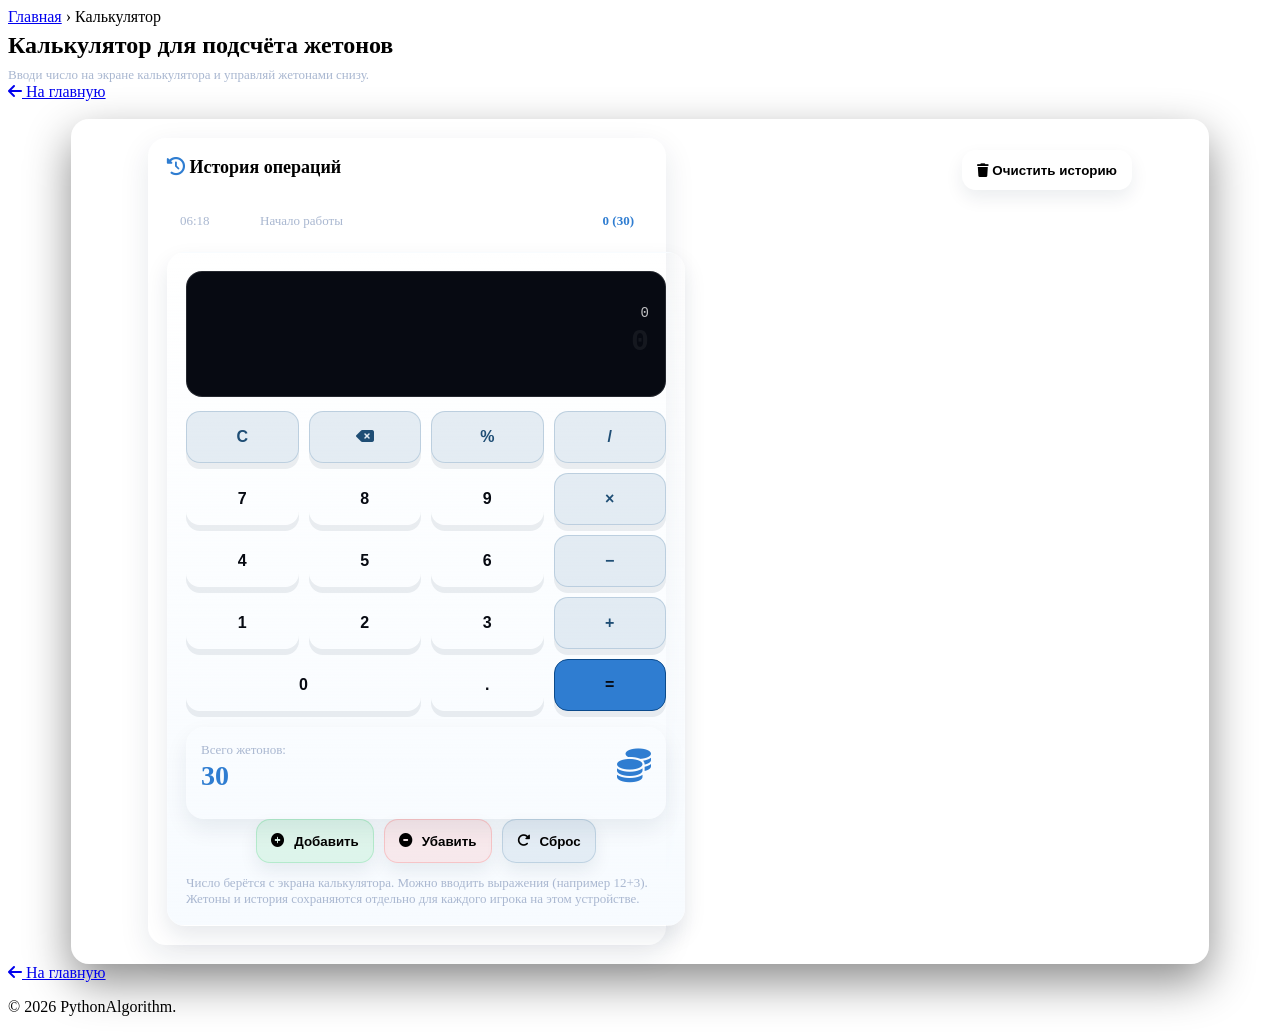
==== calculator.html @ 6bde2851 "Add files via upload" ====
<!DOCTYPE html>
<html lang="ru">
<head>
  <meta charset="UTF-8">
  <meta name="viewport" content="width=device-width, initial-scale=1.0">
  <title>PythonAlgorithm — Калькулятор жетонов</title>
  <link rel="stylesheet" href="./styles/python-theme.css">
<link rel="stylesheet" href="https://cdnjs.cloudflare.com/ajax/libs/font-awesome/6.4.0/css/all.min.css">
  <style>
    .calc-wrap{
      margin-top:18px;
      padding:18px;
      border-radius:18px;
      border:1px solid rgba(255,255,255,0.10);
      background:rgba(255,255,255,0.04);
      box-shadow: 0px 18px 45px rgba(0,0,0,0.45);
      max-width:1100px;
      margin-left:auto;
      margin-right:auto;
    }

    .calculator{
      width:100%;
      max-width:480px;
      border-radius:18px;
      border:1px solid rgba(255,255,255,0.10);
      background: linear-gradient(180deg, rgba(255,255,255,0.06), #f7fbff);
      box-shadow: 0px 10px 22px rgba(16,42,67,0.10);
      padding:18px;
    }

    .calculator-screen{
      background:#070a12;
      color:rgba(255,255,255,0.06);
      padding:16px;
      border-radius:16px;
      min-height:92px;
      display:flex;
      flex-direction:column;
      justify-content:center;
      text-align:right;
      font-family: ui-monospace, SFMono-Regular, Menlo, Consolas, "Liberation Mono", monospace;
      border:1px solid rgba(255,255,255,0.12);
    }

    .calculation{
      font-size:14px;
      color:rgba(255,255,255,0.75);
      min-height:20px;
      word-break:break-word;
    }

    .result{
      font-size:30px;
      font-weight:800;
      min-height:38px;
      word-break:break-word;
    }

    .calculator-buttons{
      display:grid;
      grid-template-columns: repeat(4, 1fr);
      gap:10px;
      margin-top:14px;
    }

    .calc-btn{
      height:52px;
      border:none;
      border-radius:14px;
      font-size:16px;
      font-weight:800;
      cursor:pointer;
      transition: transform 0.12s ease, box-shadow 0.12s ease;
      background:rgba(255,255,255,0.06);
      border:1px solid rgba(255,255,255,0.10);
      box-shadow: 0px 6px 0px rgba(16,42,67,0.08);
      color:#070a12;
    }

    .calc-btn:hover{ transform: translateY(-1px); }
    .calc-btn:active{ transform: translateY(2px); box-shadow: 0px 3px 0px rgba(16,42,67,0.08); }

    .calc-btn.operator{
      background: rgba(48,105,152,0.12);
      border:1px solid rgba(48,105,152,0.22);
      color:#1f4e75;
    }

    .calc-btn.equals{
      background: #2f7dd1;
      border:1px solid #0b4a8b;
      color:#070a12;
    }

    .calc-btn.zero{ grid-column: span 2; }

    .token-panel{
      margin-top:16px;
      padding:14px;
      border-radius:18px;
      border:1px solid rgba(255,255,255,0.10);
      background:rgba(255,255,255,0.06);
      box-shadow: 0px 10px 22px rgba(16,42,67,0.08);
    }

    .token-top{
      display:flex;
      align-items:center;
      justify-content:space-between;
      gap:12px;
      margin-bottom:12px;
    }

    .token-title{
      display:flex;
      flex-direction:column;
      gap:2px;
    }

    .token-title span{
      color:#a9b7d0;
      font-size:13px;
    }

    .token-value{
      font-size:28px;
      font-weight:900;
      color:#2f7dd1;
      line-height:32px;
    }

    .token-actions{
      display:flex;
      gap:10px;
      flex-wrap:wrap;
      justify-content:center;
    }

    .token-btn{
      height:44px;
      padding:0px 14px;
      border-radius:14px;
      border:1px solid rgba(255,255,255,0.10);
      background:rgba(255,255,255,0.06);
      box-shadow: 0px 8px 18px rgba(16,42,67,0.08);
      cursor:pointer;
      font-weight:800;
      display:inline-flex;
      align-items:center;
      gap:10px;
      transition: transform 0.12s ease, border-color 0.12s ease;
    }

    .token-btn:hover{ transform: translateY(-1px); border-color: rgba(48,105,152,0.35); }
    .token-btn:active{ transform: translateY(1px); }

    .token-btn.add{
      background: rgba(34,197,94,0.12);
      border-color: rgba(34,197,94,0.22);
    }

    .token-btn.sub{
      background: rgba(239,68,68,0.10);
      border-color: rgba(239,68,68,0.22);
    }

    .token-btn.reset{
      background: rgba(48,105,152,0.10);
      border-color: rgba(48,105,152,0.20);
    }

    
.layout{
  display:grid;
  grid-template-columns: 480px 480px;
  gap:24px;
  justify-content:center;
  align-items:start;
}

@media (max-width: 1020px){
  .layout{
    grid-template-columns: 1fr;
  }
}


@media (max-width: 1020px){
  
.layout{
  display:grid;
  grid-template-columns: 480px 480px;
  gap:24px;
  justify-content:center;
  align-items:start;
}

@media (max-width: 1020px){
  .layout{
    grid-template-columns: 1fr;
  }
}

}


@media (max-width: 520px){
  
.layout{
  display:grid;
  grid-template-columns: 480px 480px;
  gap:24px;
  justify-content:center;
  align-items:start;
}

@media (max-width: 1020px){
  .layout{
    grid-template-columns: 1fr;
  }
}


@media (max-width: 1020px){
  
.layout{
  display:grid;
  grid-template-columns: 480px 480px;
  gap:24px;
  justify-content:center;
  align-items:start;
}

@media (max-width: 1020px){
  .layout{
    grid-template-columns: 1fr;
  }
}

}

}

    .token-log{
      width:100%;
      max-width:480px;
      padding:18px;
      border-radius:18px;
      border:1px solid rgba(255,255,255,0.10);
      background:rgba(255,255,255,0.06);
      box-shadow: 0px 10px 30px rgba(16,42,67,0.10);
    }

    .log-container{
      border-radius:16px;
      border:1px solid rgba(255,255,255,0.10);
      background:rgba(255,255,255,0.06);
      padding:12px;
      max-height:220px;
      overflow:auto;
    }

    .log-entry{
      display:flex;
      align-items:center;
      justify-content:space-between;
      gap:10px;
      padding:10px 0px;
      border-bottom:1px solid #f0f4f8;
      font-size:13px;
      color:#a9b7d0;
    }

    .log-entry:last-child{ border-bottom:none; }

    .log-time{ width:70px; color:#a9b7d0; }
    .log-action{ flex:1; }
    .log-tokens{ width:140px; text-align:right; font-weight:900; color:#2f7dd1; }
    .log-tokens.positive{ color:#16a34a; }
    .log-tokens.negative{ color:#dc2626; }

    .log-actions{
      margin-top:12px;
      display:flex;
      justify-content:flex-end;
    }

    .log-actions button{
      height:40px;
      padding:0px 14px;
      border-radius:14px;
      border:1px solid rgba(255,255,255,0.10);
      background:rgba(255,255,255,0.06);
      box-shadow: 0px 8px 18px rgba(16,42,67,0.08);
      cursor:pointer;
      font-weight:800;
    }
  
    @media (max-width: 1020px){
      .calc-wrap{
        padding:14px;
      }
      .layout{
        grid-template-columns: 1fr !important;
        gap:16px;
      }
      .calculator,
      .token-log{
        width:100%;
        max-width:none;
      }
    }

    @media (max-width: 640px){
      .calculator-buttons{
        gap:8px;
      }
      .calc-btn{
        height:48px;
        font-size:15px;
      }
      .result{
        font-size:26px;
      }
      .log-time{
        width:56px;
      }
      .log-tokens{
        width:auto;
      }
      .log-entry{
        align-items:flex-start;
        flex-wrap:wrap;
      }
    }

    @media (max-width: 480px){
      .calc-wrap,
      .calculator,
      .token-log{
        padding:12px;
      }
      .token-actions,
      .log-actions{
        justify-content:stretch;
      }
      .token-btn,
      .log-actions button{
        width:100%;
        justify-content:center;
      }
    }

  </style>
</head>
<body>
  <div class="container">

    <header>
      <div class="page-title">
        <div>
          <div class="breadcrumb">
            <a href="index.html">Главная</a>
            <span>›</span>
            <span>Калькулятор</span>
          </div>
          <h1 style="margin:6px 0px 0px; font-size:24px;">Калькулятор для подсчёта жетонов</h1>
          <p style="margin:8px 0px 0px; color:#a9b7d0; font-size:13px;">
            Вводи число на экране калькулятора и управляй жетонами снизу.
          </p>
        </div>

        <a class="back-home" href="index.html">
          <i class="fas fa-arrow-left"></i>
          На главную
        </a>
      </div>
    </header>

    <main>
      <div class="calc-wrap">
        <div class="layout">
<div class="token-log">
            <h2 style="margin:0px 0px 12px; font-size:18px;">
              <i class="fas fa-history" style="color:#2f7dd1;"></i>
              История операций
            </h2>

            <div class="log-container" id="tokenLog"></div>
<div class="calculator">
            <div class="calculator-screen">
              <div class="calculation" id="calculation">0</div>
              <div class="result" id="result">0</div>
            </div>

            <div class="calculator-buttons">
              <button class="calc-btn operator" onclick="clearDisplay()">C</button>
              <button class="calc-btn operator" onclick="deleteLast()"><i class="fas fa-backspace"></i></button>
              <button class="calc-btn operator" onclick="appendToDisplay('%')">%</button>
              <button class="calc-btn operator" onclick="appendToDisplay('/')">/</button>

              <button class="calc-btn" onclick="appendToDisplay('7')">7</button>
              <button class="calc-btn" onclick="appendToDisplay('8')">8</button>
              <button class="calc-btn" onclick="appendToDisplay('9')">9</button>
              <button class="calc-btn operator" onclick="appendToDisplay('*')">×</button>

              <button class="calc-btn" onclick="appendToDisplay('4')">4</button>
              <button class="calc-btn" onclick="appendToDisplay('5')">5</button>
              <button class="calc-btn" onclick="appendToDisplay('6')">6</button>
              <button class="calc-btn operator" onclick="appendToDisplay('-')">−</button>

              <button class="calc-btn" onclick="appendToDisplay('1')">1</button>
              <button class="calc-btn" onclick="appendToDisplay('2')">2</button>
              <button class="calc-btn" onclick="appendToDisplay('3')">3</button>
              <button class="calc-btn operator" onclick="appendToDisplay('+')">+</button>

              <button class="calc-btn zero" onclick="appendToDisplay('0')">0</button>
              <button class="calc-btn" onclick="appendToDisplay('.')">.</button>
              <button class="calc-btn equals" onclick="calculateResult()">=</button>
            </div>

            <div class="token-panel">
              <div class="token-top">
                <div class="token-title">
                  <span>Всего жетонов:</span>
                  <div class="token-value" id="totalTokens">30</div>
                </div>

                <div style="font-size:34px; color:#2f7dd1;">
                  <i class="fas fa-coins"></i>
                </div>
              </div>

              
              </div>

              <div class="token-actions">
                <button class="token-btn add" onclick="addTokens()">
                  <i class="fas fa-plus-circle"></i>
                  Добавить
                </button>

                <button class="token-btn sub" onclick="subtractTokens()">
                  <i class="fas fa-minus-circle"></i>
                  Убавить
                </button>

                <button class="token-btn reset" onclick="resetTokens()">
                  <i class="fas fa-rotate-right"></i>
                  Сброс
                </button>
              </div>

              <div style="margin-top:12px; color:#a9b7d0; font-size:13px;">
                Число берётся с экрана калькулятора. Можно вводить выражения (например 12+3). Жетоны и история сохраняются отдельно для каждого игрока на этом устройстве.
              </div>
            </div>
          </div>

          

            <div class="log-actions">
              <button onclick="clearLog()">
                <i class="fas fa-trash"></i>
                Очистить историю
              </button>
            </div>
          </div>

        </div>
      </div>
    </main>

    <footer>
         <a class="back-home" href="index.html">
          <i class="fas fa-arrow-left"></i>
          На главную
        </a>
      </div>

      <p class="copyright">© 2026 PythonAlgorithm.</p>
    </footer>

  </div>

  <script>
    let displayValue = "0";
    let totalTokens = 30;
    let tokenHistory = [];
    
    window.addEventListener("DOMContentLoaded", function(){
      const sel = document.getElementById("playerKey");
      if (sel) {
        const savedPlayer = localStorage.getItem("pythonAlgorithmCurrentPlayer");
        if (savedPlayer) sel.value = savedPlayer;
        currentPlayer = sel.value;
      }
      loadFromStorage();
      updateDisplay();
      updateTokenDisplay();
      updateLogDisplay();

      if (tokenHistory.length === 0) {
        addToHistory("Начало работы", 0);
      }
    });

    function updateDisplay(){
      document.getElementById("calculation").textContent = displayValue;
      document.getElementById("result").textContent = displayValue;
    }

    function clearDisplay(){
      displayValue = "0";
      updateDisplay();
    }

    function deleteLast(){
      if (displayValue.length > 1) {
        displayValue = displayValue.slice(0, -1);
      } else {
        displayValue = "0";
      }
      updateDisplay();
    }

    function appendToDisplay(value){
      if (displayValue === "0" || displayValue === "Ошибка") {
        displayValue = value;
      } else {
        displayValue += value;
      }
      updateDisplay();
    }

    function isValidExpression(expr){
      if (expr === "") return false;
      let balance = 0;
      for (let char of expr) {
        if (char === "(") balance++;
        if (char === ")") balance--;
        if (balance < 0) return false;
      }
      if (balance !== 0) return false;
      return true;
    }

    function evaluateExpression(expr){
      expr = expr.replace(/\s+/g, "");
      if (!/^[\d+\-*/().%]+$/.test(expr)) {
        throw new Error("Некорректные символы");
      }
      return new Function("return " + expr)();
    }

    function calculateResult(){
      try{
        let expr = displayValue.replace(/×/g, "*").replace(/−/g, "-");
        if (!isValidExpression(expr)) throw new Error("Некорректное выражение");
        let result = evaluateExpression(expr);
        if (isNaN(result) || !isFinite(result)) throw new Error("Некорректный результат");
        result = Math.round(result * 100) / 100;
        displayValue = result.toString();
        updateDisplay();
      }catch(e){
        displayValue = "Ошибка";
        updateDisplay();
        setTimeout(() => {
          if (displayValue === "Ошибка") clearDisplay();
        }, 1200);
      }
    }

    function getAmountFromDisplay(){
      try{
        if (displayValue === "Ошибка") return NaN;
        let expr = displayValue.replace(/×/g, "*").replace(/−/g, "-");
        if (!isValidExpression(expr)) return NaN;
        const result = evaluateExpression(expr);
        return result;
      }catch(e){
        return NaN;
      }
    }

    function updateTokenDisplay(){
      document.getElementById("totalTokens").textContent = totalTokens;
    }

    function addToHistory(action, change){
      const now = new Date();
      const timeString = now.getHours().toString().padStart(2,"0") + ":" + now.getMinutes().toString().padStart(2,"0");

      tokenHistory.push({
        time: timeString,
        action: action,
        change: change,
        total: totalTokens
      });

      if (tokenHistory.length > 20) tokenHistory = tokenHistory.slice(-20);

      updateLogDisplay();
      saveToStorage();
    }

    function updateLogDisplay(){
      const logContainer = document.getElementById("tokenLog");
      if (!logContainer) return;

      logContainer.innerHTML = "";

      const recent = [...tokenHistory].reverse().slice(0, 10);

      if (recent.length === 0) {
        logContainer.innerHTML = '<div class="log-entry"><span class="log-time">Сейчас</span><span class="log-action">Начало работы</span><span class="log-tokens">0</span></div>';
        return;
      }

      recent.forEach(log => {
        const row = document.createElement("div");
        row.className = "log-entry";

        const tokenClass = log.change > 0 ? "positive" : (log.change < 0 ? "negative" : "");

        row.innerHTML = `
          <span class="log-time">${log.time}</span>
          <span class="log-action">${log.action}</span>
          <span class="log-tokens ${tokenClass}">${log.change > 0 ? "+" : ""}${log.change} (${log.total})</span>
        `;
        logContainer.appendChild(row);
      });
    }

        
function saveToStorage(){
      try{
        localStorage.setItem("pythonAlgorithmTokens_v1", totalTokens.toString());
        localStorage.setItem("pythonAlgorithmHistory_v1", JSON.stringify(tokenHistory));
      }catch(e){}
    }

    function loadFromStorage(){
      try{
        const savedTokens = localStorage.getItem("pythonAlgorithmTokens_v1");
        const savedHistory = localStorage.getItem("pythonAlgorithmHistory_v1");

        if (savedTokens) {
          const n = parseInt(savedTokens);
          totalTokens = isNaN(n) ? 30 : n;
        }

        if (savedHistory) {
          tokenHistory = JSON.parse(savedHistory) || [];
        }
      }catch(e){
        totalTokens = 30;
        tokenHistory = [];
      }
    }

    function addTokens(){
      const amountRaw = getAmountFromDisplay();
      const numAmount = Math.floor(amountRaw);

      if (!isNaN(numAmount) && numAmount > 0 && numAmount <= 1000) {
        totalTokens += numAmount;
        updateTokenDisplay();
        addToHistory("Добавлено " + numAmount + " жетонов", numAmount);
        clearDisplay();
      } else {
        alert("⚠️ Введите на калькуляторе число от 1 до 1000 и нажмите 'Добавить'.");
      }
    }

    function subtractTokens(){
      const amountRaw = getAmountFromDisplay();
      const numAmount = Math.floor(amountRaw);

      if (!isNaN(numAmount) && numAmount > 0 && numAmount <= 1000) {
        if (numAmount > totalTokens) {
          alert("❌ Недостаточно жетонов!\nДоступно: " + totalTokens);
          return;
        }

        totalTokens -= numAmount;
        updateTokenDisplay();
        addToHistory("Вычтено " + numAmount + " жетонов", -numAmount);
        clearDisplay();
      } else {
        alert("⚠️ Введите на калькуляторе число от 1 до 1000 и нажмите 'Убавить'.");
      }
    }

    function resetTokens(){
      const ok = confirm("Сбросить жетоны к 30 для выбранного игрока?");
      if (!ok) return;

      const oldTotal = totalTokens;
      totalTokens = 30;
      updateTokenDisplay();
      addToHistory("Сброс жетонов", -(oldTotal - 30));
    }

    function clearLog(){
      const ok = confirm("Очистить историю операций?");
      if (!ok) return;
      tokenHistory = [];
      updateLogDisplay();
      saveToStorage();
    }

    document.addEventListener("keydown", function(event){
      if (event.key >= "0" && event.key <= "9") {
        appendToDisplay(event.key);
      } else if (["+", "-", "*", "/", "%", "."].includes(event.key)) {
        appendToDisplay(event.key === "*" ? "×" : event.key);
      } else if (event.key === "Enter" || event.key === "=") {
        calculateResult();
      } else if (event.key === "Escape") {
        clearDisplay();
      } else if (event.key === "Backspace") {
        deleteLast();
        event.preventDefault();
      }
    });
  </script>
</body>
</html>
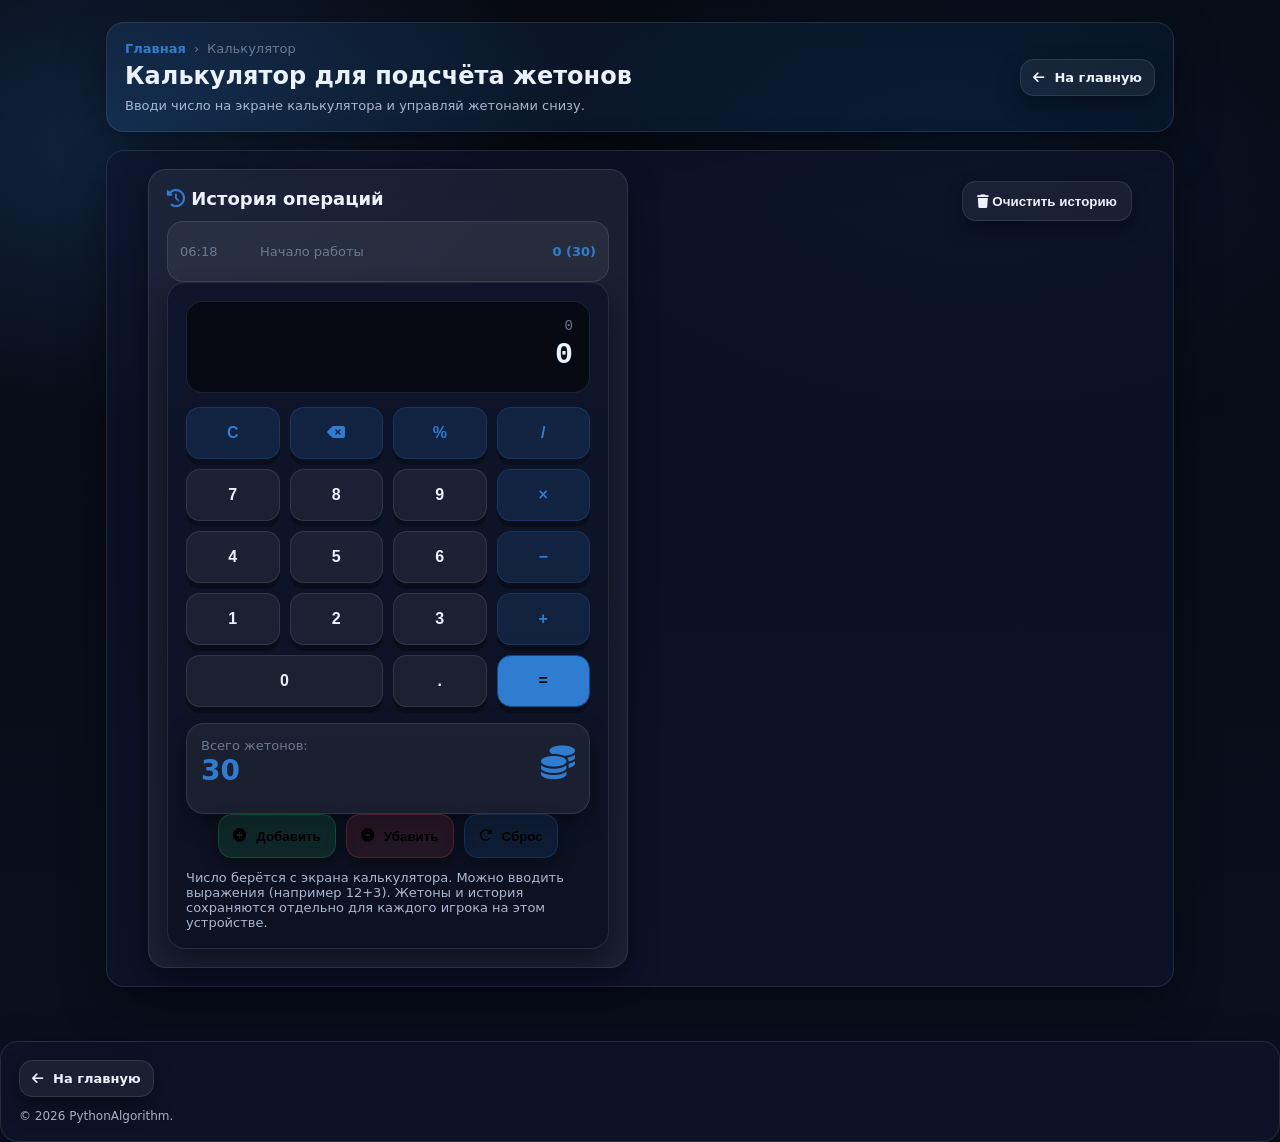
==== commit f2d9cb66: "Update UI consistency across pages - Modified calculator.html to align styling with landing page usi" ====
--- a/calculator.html
+++ b/calculator.html
@@ -4,7 +4,7 @@
   <meta charset="UTF-8">
   <meta name="viewport" content="width=device-width, initial-scale=1.0">
   <title>PythonAlgorithm — Калькулятор жетонов</title>
-  <link rel="stylesheet" href="./styles/python-theme.css">
+  <link rel="stylesheet" href="./python-theme.css">
 <link rel="stylesheet" href="https://cdnjs.cloudflare.com/ajax/libs/font-awesome/6.4.0/css/all.min.css">
   <style>
     .calc-wrap{
@@ -12,8 +12,8 @@
       padding:18px;
       border-radius:18px;
       border:1px solid rgba(255,255,255,0.10);
-      background:rgba(255,255,255,0.04);
-      box-shadow: 0px 18px 45px rgba(0,0,0,0.45);
+      background: rgba(14,21,43,0.70);
+      box-shadow: var(--shadow);
       max-width:1100px;
       margin-left:auto;
       margin-right:auto;
@@ -23,15 +23,15 @@
       width:100%;
       max-width:480px;
       border-radius:18px;
-      border:1px solid rgba(255,255,255,0.10);
-      background: linear-gradient(180deg, rgba(255,255,255,0.06), #f7fbff);
-      box-shadow: 0px 10px 22px rgba(16,42,67,0.10);
+      border:1px solid var(--border);
+      background: linear-gradient(180deg, rgba(14,21,43,0.95), rgba(11,16,32,0.88));
+      box-shadow: 0px 12px 26px rgba(0,0,0,0.40);
       padding:18px;
     }
 
     .calculator-screen{
       background:#070a12;
-      color:rgba(255,255,255,0.06);
+      color:#eaf2ff;
       padding:16px;
       border-radius:16px;
       min-height:92px;
@@ -39,13 +39,13 @@
       flex-direction:column;
       justify-content:center;
       text-align:right;
-      font-family: ui-monospace, SFMono-Regular, Menlo, Consolas, "Liberation Mono", monospace;
-      border:1px solid rgba(255,255,255,0.12);
+      font-family: var(--mono);
+      border:1px solid var(--border);
     }
 
     .calculation{
       font-size:14px;
-      color:rgba(255,255,255,0.75);
+      color:var(--muted);
       min-height:20px;
       word-break:break-word;
     }
@@ -72,24 +72,24 @@
       font-weight:800;
       cursor:pointer;
       transition: transform 0.12s ease, box-shadow 0.12s ease;
-      background:rgba(255,255,255,0.06);
-      border:1px solid rgba(255,255,255,0.10);
-      box-shadow: 0px 6px 0px rgba(16,42,67,0.08);
-      color:#070a12;
+      background: rgba(255,255,255,0.06);
+      border:1px solid var(--border);
+      box-shadow: 0px 6px 0px rgba(0,0,0,0.30);
+      color:var(--text);
     }
 
     .calc-btn:hover{ transform: translateY(-1px); }
-    .calc-btn:active{ transform: translateY(2px); box-shadow: 0px 3px 0px rgba(16,42,67,0.08); }
+    .calc-btn:active{ transform: translateY(2px); box-shadow: 0px 3px 0px rgba(0,0,0,0.30); }
 
     .calc-btn.operator{
-      background: rgba(48,105,152,0.12);
-      border:1px solid rgba(48,105,152,0.22);
-      color:#1f4e75;
+      background: rgba(47,125,209,0.14);
+      border:1px solid rgba(47,125,209,0.22);
+      color:var(--blue);
     }
 
     .calc-btn.equals{
-      background: #2f7dd1;
-      border:1px solid #0b4a8b;
+      background: var(--blue);
+      border:1px solid var(--blue2);
       color:#070a12;
     }
 
@@ -99,9 +99,9 @@
       margin-top:16px;
       padding:14px;
       border-radius:18px;
-      border:1px solid rgba(255,255,255,0.10);
-      background:rgba(255,255,255,0.06);
-      box-shadow: 0px 10px 22px rgba(16,42,67,0.08);
+      border:1px solid var(--border);
+      background: rgba(255,255,255,0.06);
+      box-shadow: 0px 10px 22px rgba(0,0,0,0.35);
     }
 
     .token-top{
@@ -119,14 +119,14 @@
     }
 
     .token-title span{
-      color:#a9b7d0;
+      color:var(--muted);
       font-size:13px;
     }
 
     .token-value{
       font-size:28px;
       font-weight:900;
-      color:#2f7dd1;
+      color:var(--blue);
       line-height:32px;
     }
 
@@ -141,9 +141,9 @@
       height:44px;
       padding:0px 14px;
       border-radius:14px;
-      border:1px solid rgba(255,255,255,0.10);
-      background:rgba(255,255,255,0.06);
-      box-shadow: 0px 8px 18px rgba(16,42,67,0.08);
+      border:1px solid var(--border);
+      background: rgba(255,255,255,0.06);
+      box-shadow: 0px 8px 18px rgba(0,0,0,0.35);
       cursor:pointer;
       font-weight:800;
       display:inline-flex;
@@ -152,7 +152,7 @@
       transition: transform 0.12s ease, border-color 0.12s ease;
     }
 
-    .token-btn:hover{ transform: translateY(-1px); border-color: rgba(48,105,152,0.35); }
+    .token-btn:hover{ transform: translateY(-1px); border-color: rgba(47,125,209,0.45); }
     .token-btn:active{ transform: translateY(1px); }
 
     .token-btn.add{
@@ -166,8 +166,8 @@
     }
 
     .token-btn.reset{
-      background: rgba(48,105,152,0.10);
-      border-color: rgba(48,105,152,0.20);
+      background: rgba(47,125,209,0.10);
+      border-color: rgba(47,125,209,0.20);
     }
 
     
@@ -185,77 +185,20 @@
   }
 }
 
-
-@media (max-width: 1020px){
-  
-.layout{
-  display:grid;
-  grid-template-columns: 480px 480px;
-  gap:24px;
-  justify-content:center;
-  align-items:start;
-}
-
-@media (max-width: 1020px){
-  .layout{
-    grid-template-columns: 1fr;
-  }
-}
-
-}
-
-
-@media (max-width: 520px){
-  
-.layout{
-  display:grid;
-  grid-template-columns: 480px 480px;
-  gap:24px;
-  justify-content:center;
-  align-items:start;
-}
-
-@media (max-width: 1020px){
-  .layout{
-    grid-template-columns: 1fr;
-  }
-}
-
-
-@media (max-width: 1020px){
-  
-.layout{
-  display:grid;
-  grid-template-columns: 480px 480px;
-  gap:24px;
-  justify-content:center;
-  align-items:start;
-}
-
-@media (max-width: 1020px){
-  .layout{
-    grid-template-columns: 1fr;
-  }
-}
-
-}
-
-}
-
     .token-log{
       width:100%;
       max-width:480px;
       padding:18px;
       border-radius:18px;
-      border:1px solid rgba(255,255,255,0.10);
-      background:rgba(255,255,255,0.06);
-      box-shadow: 0px 10px 30px rgba(16,42,67,0.10);
+      border:1px solid var(--border);
+      background: rgba(255,255,255,0.06);
+      box-shadow: 0px 10px 30px rgba(0,0,0,0.40);
     }
 
     .log-container{
       border-radius:16px;
-      border:1px solid rgba(255,255,255,0.10);
-      background:rgba(255,255,255,0.06);
+      border:1px solid var(--border);
+      background: rgba(255,255,255,0.06);
       padding:12px;
       max-height:220px;
       overflow:auto;
@@ -267,16 +210,16 @@
       justify-content:space-between;
       gap:10px;
       padding:10px 0px;
-      border-bottom:1px solid #f0f4f8;
+      border-bottom:1px solid var(--border);
       font-size:13px;
-      color:#a9b7d0;
+      color:var(--muted);
     }
 
     .log-entry:last-child{ border-bottom:none; }
 
-    .log-time{ width:70px; color:#a9b7d0; }
+    .log-time{ width:70px; color:var(--muted); }
     .log-action{ flex:1; }
-    .log-tokens{ width:140px; text-align:right; font-weight:900; color:#2f7dd1; }
+    .log-tokens{ width:140px; text-align:right; font-weight:900; color:var(--blue); }
     .log-tokens.positive{ color:#16a34a; }
     .log-tokens.negative{ color:#dc2626; }
 
@@ -290,11 +233,12 @@
       height:40px;
       padding:0px 14px;
       border-radius:14px;
-      border:1px solid rgba(255,255,255,0.10);
-      background:rgba(255,255,255,0.06);
-      box-shadow: 0px 8px 18px rgba(16,42,67,0.08);
+      border:1px solid var(--border);
+      background: rgba(255,255,255,0.06);
+      box-shadow: 0px 8px 18px rgba(0,0,0,0.35);
       cursor:pointer;
       font-weight:800;
+      color:var(--text);
     }
   
     @media (max-width: 1020px){
--- a/python-theme.css
+++ b/python-theme.css
@@ -0,0 +1,442 @@
+:root{
+  --blue:#2f7dd1;
+  --blue2:#0b4a8b;
+  --black:#070a12;
+  --black2:#0b1020;
+  --card:#0e152b;
+  --text:#eaf2ff;
+  --muted:#6b7a8f;
+  --border:rgba(255,255,255,0.10);
+  --shadow: 0px 18px 45px rgba(0,0,0,0.45);
+  --radius: 18px;
+  --font: system-ui, -apple-system, Segoe UI, Roboto, Arial, sans-serif;
+  --mono: ui-monospace, SFMono-Regular, Menlo, Consolas, "Liberation Mono", monospace;
+}
+
+*{ box-sizing:border-box; }
+
+body{
+  margin:0px;
+  font-family:var(--font);
+  color:var(--text);
+  background:
+    radial-gradient(760px 460px at 120px 140px, rgba(47,125,209,0.22), transparent 60%),
+    radial-gradient(760px 460px at 980px 160px, rgba(11,74,139,0.18), transparent 60%),
+    linear-gradient(180deg, var(--black), var(--black2));
+}
+
+a{ color:inherit; text-decoration:none; }
+
+.container{
+  width:auto;
+  max-width:1100px;
+  margin:0px auto;
+  padding:22px 16px 36px;
+}
+
+header{
+  padding:18px;
+  border-radius:var(--radius);
+  background: linear-gradient(135deg, rgba(47,125,209,0.14), rgba(11,74,139,0.10));
+  box-shadow: var(--shadow);
+  border:1px solid var(--border);
+}
+
+.topbar{
+  display:flex;
+  align-items:center;
+  justify-content:space-between;
+  gap:16px;
+}
+
+.brand{
+  display:flex;
+  align-items:center;
+  gap:12px;
+}
+
+.brand-logo {
+  display: flex;
+  align-items: center;
+}
+
+.brand-logo img {
+  width: 50px;
+  height: auto;
+  display: block;
+}
+.brand-title{
+  display:flex;
+  flex-direction:column;
+  gap:2px;
+}
+
+.brand-title h1{
+  margin:0px;
+  font-size:26px;
+  line-height:30px;
+  letter-spacing:0.2px;
+}
+
+.brand-title p{
+  margin:0px;
+  font-size:13px;
+  color:var(--muted);
+}
+
+.hero{
+  margin-top:18px;
+  padding:18px;
+  border-radius:var(--radius);
+  background: rgba(14,21,43,0.82);
+  border:1px solid var(--border);
+  box-shadow: var(--shadow);
+  display:flex;
+  align-items:center;
+  justify-content:space-between;
+  gap:16px;
+}
+
+.hero-content{
+  text-align:center;
+  flex:1;
+  display:flex;
+  flex-direction:column;
+  align-items:center;
+  justify-content:center;
+}
+
+.hero h2{
+  margin:0px 0px 8px;
+  font-size:22px;
+  line-height:28px;
+}
+
+.hero p{
+  margin:0px;
+  color:var(--muted);
+  line-height:22px;
+  font-size:14px;
+}
+
+.hero-badge{
+  width:74px;
+  height:74px;
+  border-radius:22px;
+  display:flex;
+  align-items:center;
+  justify-content:center;
+  background: linear-gradient(135deg, rgba(47,125,209,0.18), rgba(11,74,139,0.14));
+  border:1px solid var(--border);
+}
+
+.hero-badge i{
+  font-size:36px;
+  color: var(--blue);
+}
+
+.section{
+  margin-top:18px;
+  padding:18px;
+  border-radius:var(--radius);
+  background: rgba(14,21,43,0.70);
+  border:1px solid var(--border);
+  box-shadow: var(--shadow);
+}
+
+.section h2{
+  margin:0px 0px 14px;
+  font-size:18px;
+}
+
+.nav-buttons{
+  display:flex;
+  gap:14px;
+  flex-wrap:wrap;
+}
+
+.nav-btn{
+  flex:1;
+  min-width:200px;
+  padding:16px 20px;
+  border-radius:var(--radius);
+  border:1px solid var(--border);
+  background: linear-gradient(180deg, rgba(14,21,43,0.95), rgba(11,16,32,0.88));
+  box-shadow: 0px 12px 26px rgba(0,0,0,0.40);
+  transition: transform 0.14s ease, box-shadow 0.14s ease, border-color 0.14s ease;
+  cursor:pointer;
+  display:flex;
+  align-items:center;
+  justify-content:center;
+  gap:10px;
+}
+
+.nav-btn:hover{
+  transform: translateY(-2px);
+  box-shadow: 0px 18px 34px rgba(0,0,0,0.52);
+  border-color: rgba(47,125,209,0.45);
+}
+
+.nav-btn:active{
+  transform: translateY(1px) scale(0.99);
+}
+
+.btn-emoji i{
+  font-size:22px;
+  color: var(--blue);
+}
+
+.btn-text{
+  font-size:16px;
+  font-weight:700;
+  color:var(--text);
+}
+
+.page-title{
+  display:flex;
+  align-items:center;
+  justify-content:space-between;
+  gap:12px;
+}
+
+.breadcrumb{
+  display:flex;
+  align-items:center;
+  gap:8px;
+  color:var(--muted);
+  font-size:13px;
+}
+
+.breadcrumb a{
+  color: var(--blue);
+  font-weight:700;
+}
+
+.back-home{
+  display:inline-flex;
+  align-items:center;
+  gap:10px;
+  padding:10px 12px;
+  border-radius:14px;
+  border:1px solid var(--border);
+  background: rgba(255,255,255,0.06);
+  box-shadow: 0px 10px 22px rgba(0,0,0,0.35);
+  font-weight:800;
+  font-size:13px;
+  transition: transform 0.14s ease, border-color 0.14s ease;
+}
+
+.back-home:hover{
+  transform: translateY(-1px);
+  border-color: rgba(47,125,209,0.45);
+}
+
+footer{
+  margin-top:18px;
+  padding:18px;
+  border-radius:var(--radius);
+  background: rgba(14,21,43,0.62);
+  border:1px solid var(--border);
+  box-shadow: var(--shadow);
+}
+
+.footer-row{
+  display:flex;
+  align-items:flex-start;
+  justify-content:space-between;
+  gap:16px;
+}
+
+.social-links p{
+  margin:0px 0px 10px;
+  color:var(--muted);
+  font-size:13px;
+}
+
+.social-icons{
+  display:flex;
+  gap:10px;
+  flex-wrap:wrap;
+}
+
+.social-icon{
+  display:inline-flex;
+  gap:8px;
+  align-items:center;
+  padding:10px 12px;
+  border-radius:14px;
+  border:1px solid var(--border);
+  background: rgba(255,255,255,0.06);
+  box-shadow: 0px 10px 22px rgba(0,0,0,0.30);
+  font-weight:700;
+  font-size:13px;
+}
+
+.social-icon i{ color: var(--blue); }
+
+.copyright{
+  margin:12px 0px 0px;
+  color:rgba(233,242,255,0.70);
+  font-size:12px;
+}
+
+@media (max-width: 1200px){
+  .container{ max-width:980px; }
+}
+
+@media (max-width: 1020px){
+  .container{ max-width:720px; }
+  .nav-btn{ min-width:280px; }
+}
+
+@media (max-width: 760px){
+  .container{ max-width:360px; padding:16px 12px 28px; }
+  .hero-badge{ display:none; }
+  .nav-buttons{ gap:12px; }
+  .nav-btn{ min-width:100%; }
+  .footer-row{ flex-direction:column; }
+}.templates-grid{
+  display:grid;
+  grid-template-columns: repeat(6, 1fr);
+  gap:12px;
+}
+
+.tpl-cell{
+  height:86px;
+  border-radius:18px;
+  border:1px solid rgba(255,255,255,0.10);
+  background: linear-gradient(180deg, rgba(14,21,43,0.95), rgba(11,16,32,0.88));
+  box-shadow: 0px 12px 26px rgba(0,0,0,0.40);
+  cursor:pointer;
+  padding:12px;
+  display:flex;
+  flex-direction:column;
+  justify-content:center;
+  transition: transform 0.14s ease, border-color 0.14s ease;
+}
+
+.tpl-cell:hover{
+  transform: translateY(-2px);
+  border-color: rgba(47,125,209,0.45);
+}
+
+.tpl-cell:active{
+  transform: translateY(1px);
+}
+
+.tpl-cell-title{
+  font-size:14px;
+  font-weight:900;
+  color:#eaf2ff;
+  line-height:18px;
+}
+
+.tpl-cell-sub{
+  margin-top:6px;
+  font-size:12px;
+  color:#a9b7d0;
+  line-height:16px;
+}
+
+@media (max-width: 1020px){
+  .templates-grid{ grid-template-columns: repeat(3, 1fr); }
+}
+
+@media (max-width: 760px){
+  .templates-grid{ grid-template-columns: repeat(2, 1fr); }
+}
+
+
+/* === Responsive additions: preserve existing colors and visual design === */
+img{
+  max-width:100%;
+  height:auto;
+}
+
+@media (max-width: 1020px){
+  .topbar,
+  .hero,
+  .page-title,
+  .footer-row{
+    flex-direction:column;
+    align-items:flex-start;
+  }
+
+  .page-title .back-home{
+    align-self:flex-start;
+  }
+
+  .hero{
+    gap:14px;
+  }
+
+  .nav-btn,
+  .panel,
+  .token-card{
+    width:100%;
+  }
+}
+
+@media (max-width: 760px){
+  .container{
+    max-width:100%;
+    width:100%;
+    padding:16px 12px 28px;
+  }
+
+  .brand{
+    align-items:flex-start;
+  }
+
+  .brand-logo img{
+    width:40px;
+  }
+
+  .brand-title h1{
+    font-size:22px;
+    line-height:26px;
+  }
+
+  .hero h2{
+    font-size:20px;
+    line-height:24px;
+  }
+
+  .hero-badge{
+    display:none;
+  }
+
+  .nav-buttons{
+    gap:12px;
+  }
+
+  .nav-btn{
+    width:100%;
+  }
+
+  .templates-grid{
+    grid-template-columns: repeat(2, minmax(0, 1fr));
+  }
+}
+
+@media (max-width: 520px){
+  .templates-grid{
+    grid-template-columns: 1fr;
+  }
+
+  .breadcrumb{
+    flex-wrap:wrap;
+  }
+
+  .social-icons,
+  .social{
+    width:100%;
+  }
+
+  .social-icon,
+  .social a,
+  .back-home{
+    width:100%;
+    justify-content:center;
+  }
+}
